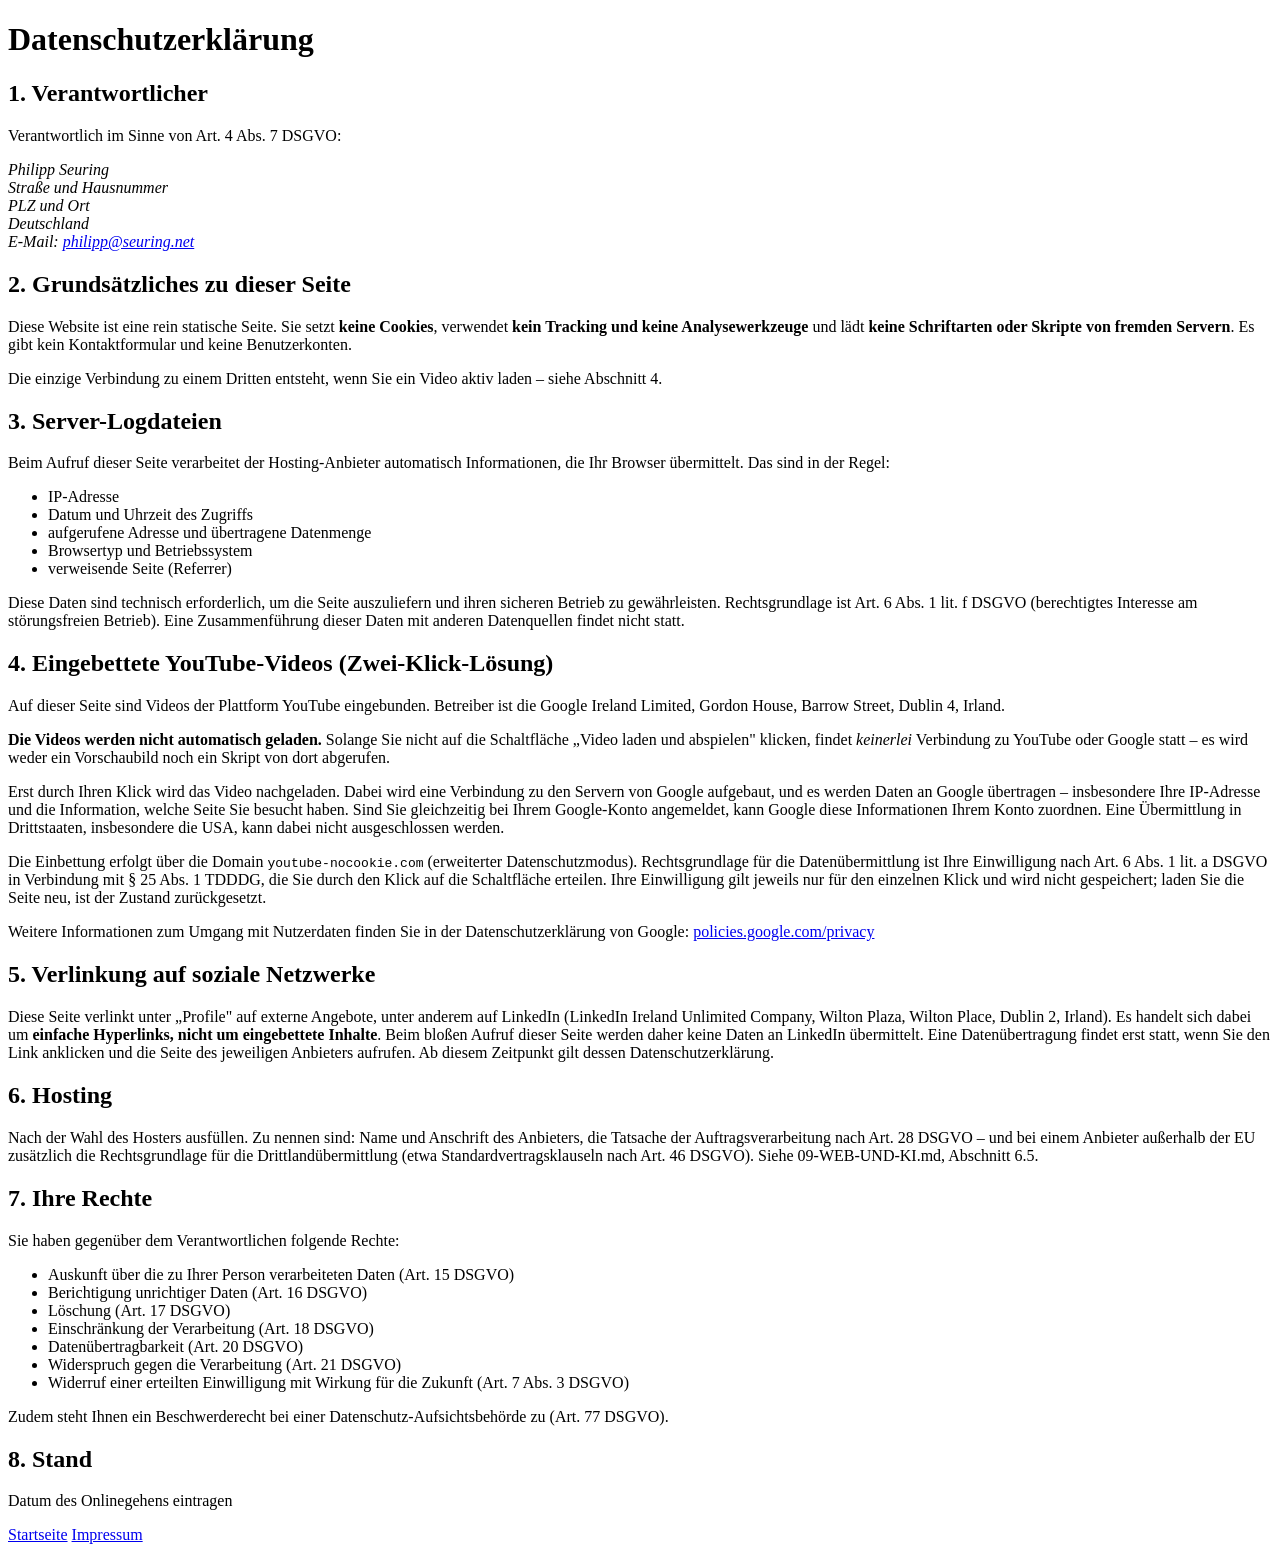
==== datenschutz.html @ a1f08f39 "Add datenschutz.html" ====
<!DOCTYPE html>
<html lang="de">
<head>
<meta charset="utf-8">
<meta name="viewport" content="width=device-width, initial-scale=1">
<title>Datenschutzerklärung – Philipp Seuring</title>
<meta name="robots" content="noindex, follow">
<link rel="stylesheet" href="assets/style.css">
</head>
<body>

<main class="wrap legal">

  <h1>Datenschutzerklärung</h1>

  <h2>1. Verantwortlicher</h2>

  <p>Verantwortlich im Sinne von Art. 4 Abs. 7 DSGVO:</p>

  <address>
    Philipp Seuring<br>
    <span class="todo">Straße und Hausnummer</span><br>
    <span class="todo">PLZ und Ort</span><br>
    Deutschland<br>
    E-Mail: <a href="mailto:philipp@seuring.net">philipp@seuring.net</a>
  </address>

  <h2>2. Grundsätzliches zu dieser Seite</h2>

  <p>
    Diese Website ist eine rein statische Seite. Sie setzt <strong>keine
    Cookies</strong>, verwendet <strong>kein Tracking und keine
    Analysewerkzeuge</strong> und lädt <strong>keine Schriftarten oder Skripte
    von fremden Servern</strong>. Es gibt kein Kontaktformular und keine
    Benutzerkonten.
  </p>

  <p>
    Die einzige Verbindung zu einem Dritten entsteht, wenn Sie ein Video aktiv
    laden – siehe Abschnitt 4.
  </p>

  <h2>3. Server-Logdateien</h2>

  <p>
    Beim Aufruf dieser Seite verarbeitet der Hosting-Anbieter automatisch
    Informationen, die Ihr Browser übermittelt. Das sind in der Regel:
  </p>

  <ul>
    <li>IP-Adresse</li>
    <li>Datum und Uhrzeit des Zugriffs</li>
    <li>aufgerufene Adresse und übertragene Datenmenge</li>
    <li>Browsertyp und Betriebssystem</li>
    <li>verweisende Seite (Referrer)</li>
  </ul>

  <p>
    Diese Daten sind technisch erforderlich, um die Seite auszuliefern und ihren
    sicheren Betrieb zu gewährleisten. Rechtsgrundlage ist Art. 6 Abs. 1 lit. f
    DSGVO (berechtigtes Interesse am störungsfreien Betrieb). Eine Zusammenführung
    dieser Daten mit anderen Datenquellen findet nicht statt.
  </p>

  <h2>4. Eingebettete YouTube-Videos (Zwei-Klick-Lösung)</h2>

  <p>
    Auf dieser Seite sind Videos der Plattform YouTube eingebunden. Betreiber ist
    die Google Ireland Limited, Gordon House, Barrow Street, Dublin 4, Irland.
  </p>

  <p>
    <strong>Die Videos werden nicht automatisch geladen.</strong> Solange Sie
    nicht auf die Schaltfläche „Video laden und abspielen" klicken, findet
    <em>keinerlei</em> Verbindung zu YouTube oder Google statt – es wird weder ein
    Vorschaubild noch ein Skript von dort abgerufen.
  </p>

  <p>
    Erst durch Ihren Klick wird das Video nachgeladen. Dabei wird eine Verbindung
    zu den Servern von Google aufgebaut, und es werden Daten an Google übertragen
    – insbesondere Ihre IP-Adresse und die Information, welche Seite Sie besucht
    haben. Sind Sie gleichzeitig bei Ihrem Google-Konto angemeldet, kann Google
    diese Informationen Ihrem Konto zuordnen. Eine Übermittlung in Drittstaaten,
    insbesondere die USA, kann dabei nicht ausgeschlossen werden.
  </p>

  <p>
    Die Einbettung erfolgt über die Domain <code>youtube-nocookie.com</code>
    (erweiterter Datenschutzmodus). Rechtsgrundlage für die Datenübermittlung ist
    Ihre Einwilligung nach Art. 6 Abs. 1 lit. a DSGVO in Verbindung mit § 25
    Abs. 1 TDDDG, die Sie durch den Klick auf die Schaltfläche erteilen. Ihre
    Einwilligung gilt jeweils nur für den einzelnen Klick und wird nicht
    gespeichert; laden Sie die Seite neu, ist der Zustand zurückgesetzt.
  </p>

  <p>
    Weitere Informationen zum Umgang mit Nutzerdaten finden Sie in der
    Datenschutzerklärung von Google:
    <a href="https://policies.google.com/privacy?hl=de" rel="noopener"
       target="_blank">policies.google.com/privacy</a>
  </p>

  <h2>5. Verlinkung auf soziale Netzwerke</h2>

  <p>
    Diese Seite verlinkt unter „Profile" auf externe Angebote, unter anderem auf
    LinkedIn (LinkedIn Ireland Unlimited Company, Wilton Plaza, Wilton Place,
    Dublin 2, Irland). Es handelt sich dabei um <strong>einfache Hyperlinks, nicht
    um eingebettete Inhalte</strong>. Beim bloßen Aufruf dieser Seite werden daher
    keine Daten an LinkedIn übermittelt. Eine Datenübertragung findet erst statt,
    wenn Sie den Link anklicken und die Seite des jeweiligen Anbieters aufrufen.
    Ab diesem Zeitpunkt gilt dessen Datenschutzerklärung.
  </p>

  <h2>6. Hosting</h2>

  <p class="todo">
    Nach der Wahl des Hosters ausfüllen. Zu nennen sind: Name und Anschrift des
    Anbieters, die Tatsache der Auftragsverarbeitung nach Art. 28 DSGVO – und bei
    einem Anbieter außerhalb der EU zusätzlich die Rechtsgrundlage für die
    Drittlandübermittlung (etwa Standardvertragsklauseln nach Art. 46 DSGVO).
    Siehe 09-WEB-UND-KI.md, Abschnitt 6.5.
  </p>

  <h2>7. Ihre Rechte</h2>

  <p>Sie haben gegenüber dem Verantwortlichen folgende Rechte:</p>

  <ul>
    <li>Auskunft über die zu Ihrer Person verarbeiteten Daten (Art. 15 DSGVO)</li>
    <li>Berichtigung unrichtiger Daten (Art. 16 DSGVO)</li>
    <li>Löschung (Art. 17 DSGVO)</li>
    <li>Einschränkung der Verarbeitung (Art. 18 DSGVO)</li>
    <li>Datenübertragbarkeit (Art. 20 DSGVO)</li>
    <li>Widerspruch gegen die Verarbeitung (Art. 21 DSGVO)</li>
    <li>Widerruf einer erteilten Einwilligung mit Wirkung für die Zukunft (Art. 7 Abs. 3 DSGVO)</li>
  </ul>

  <p>
    Zudem steht Ihnen ein Beschwerderecht bei einer Datenschutz-Aufsichtsbehörde
    zu (Art. 77 DSGVO).
  </p>

  <h2>8. Stand</h2>

  <p><span class="todo">Datum des Onlinegehens eintragen</span></p>

</main>

<footer class="site">
  <div class="wrap">
    <nav>
      <a href="index.html">Startseite</a>
      <a href="impressum.html">Impressum</a>
    </nav>
  </div>
</footer>

</body>
</html>
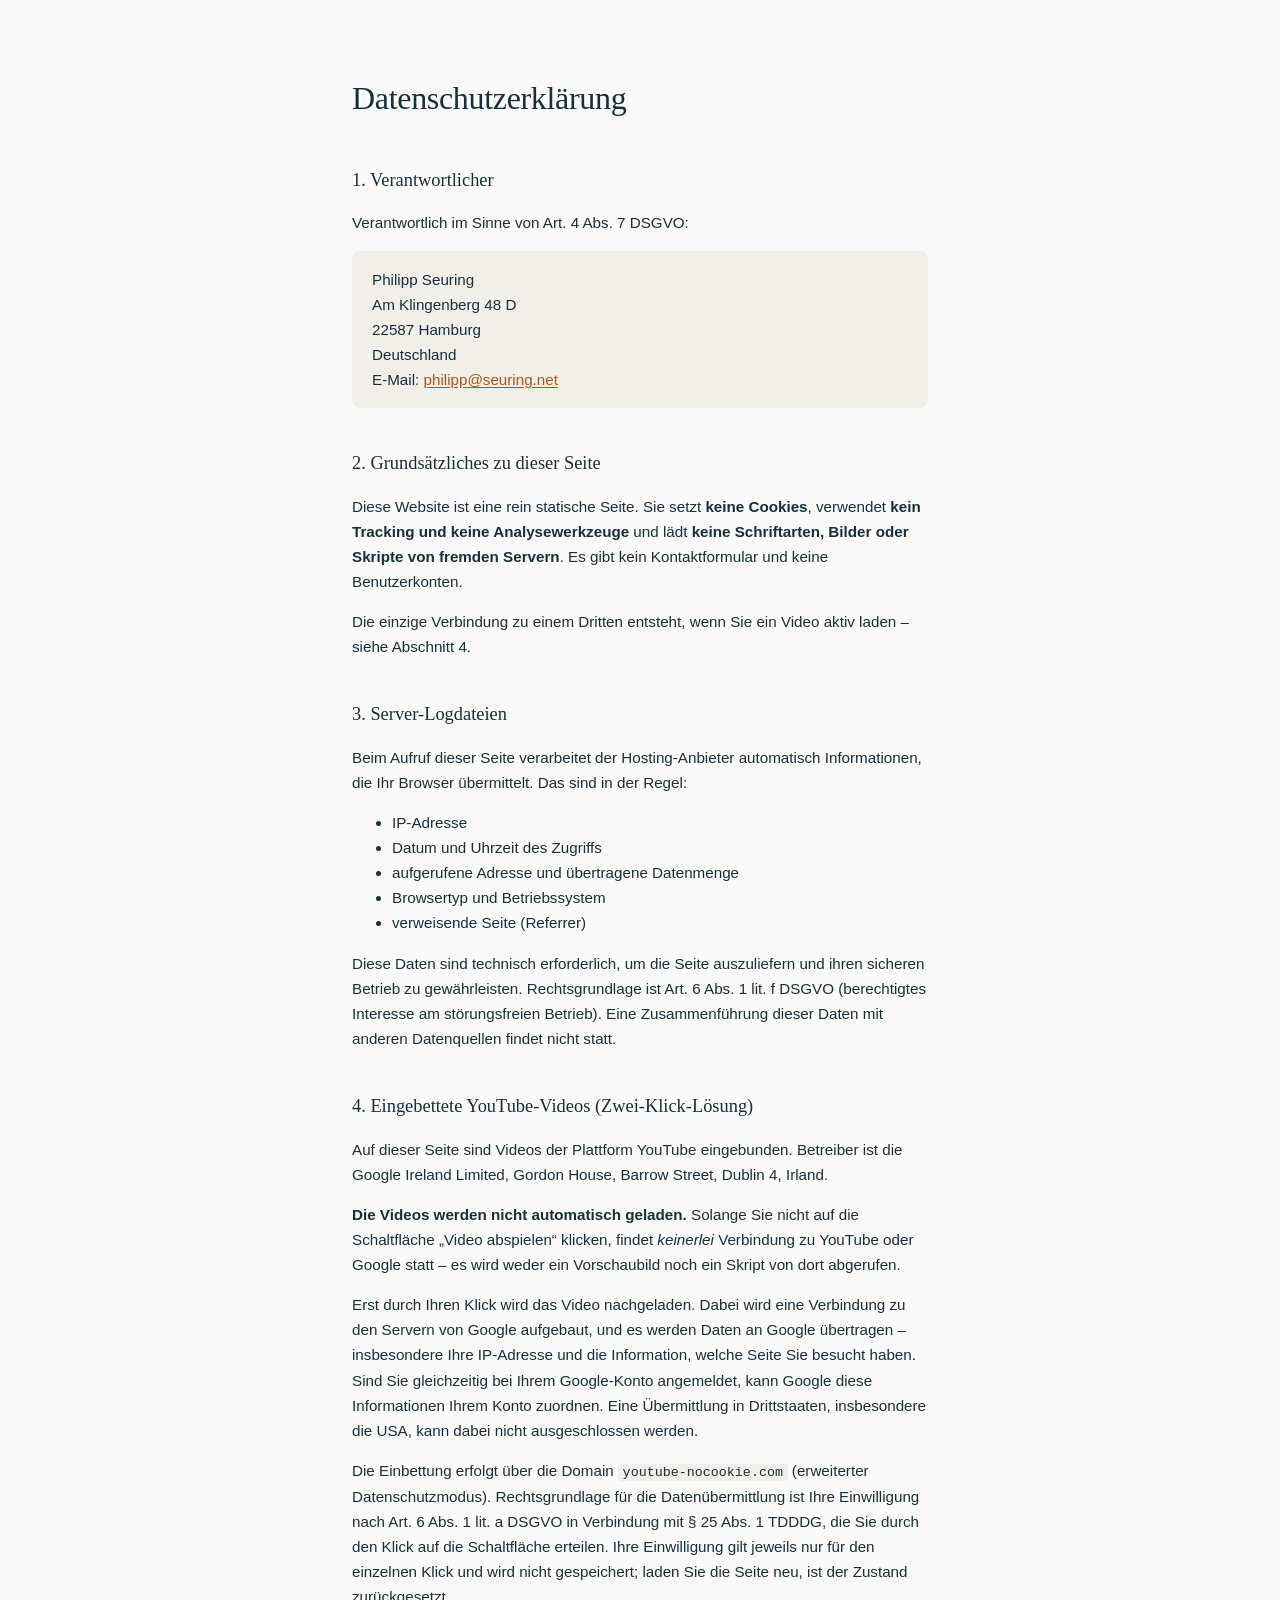
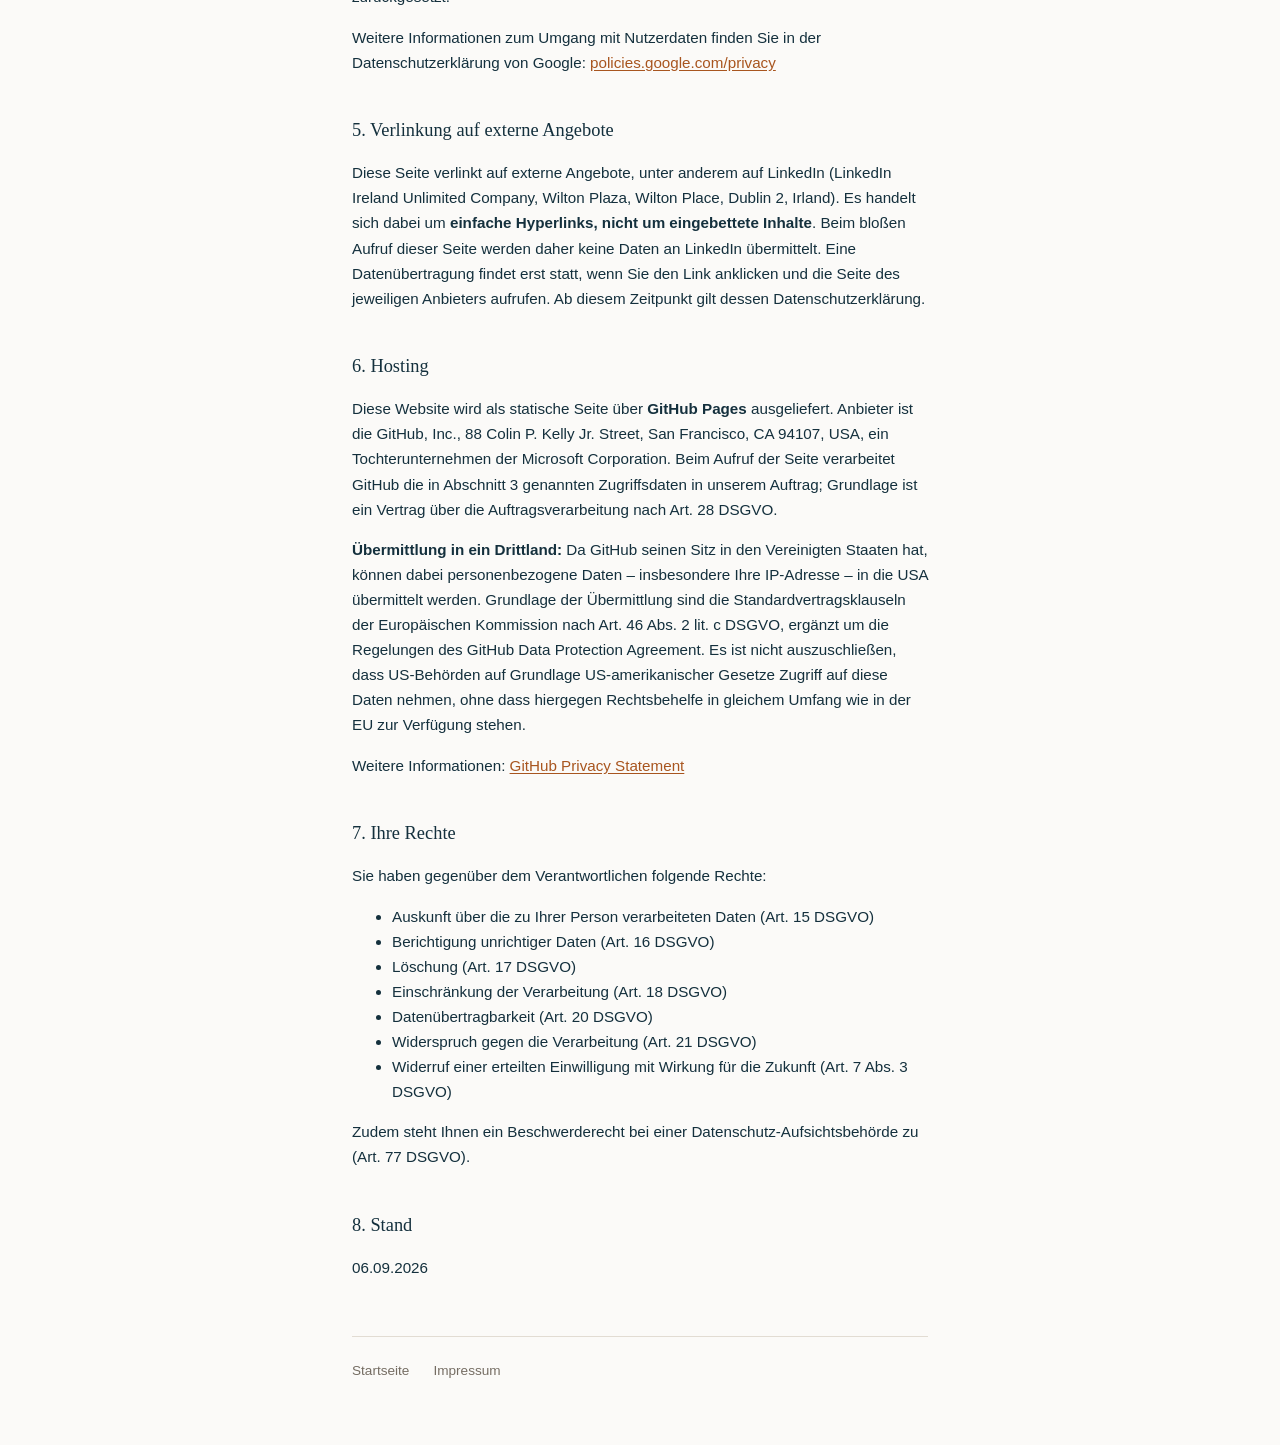
==== commit eafddd6c: "Variante B: Kurzprofil, Adresse, Porträtfoto" ====
--- a/datenschutz.html
+++ b/datenschutz.html
@@ -9,7 +9,7 @@
 </head>
 <body>
 
-<main class="wrap legal">
+<main class="legal">
 
   <h1>Datenschutzerklärung</h1>
 
@@ -19,8 +19,8 @@
 
   <address>
     Philipp Seuring<br>
-    <span class="todo">Straße und Hausnummer</span><br>
-    <span class="todo">PLZ und Ort</span><br>
+    Am Klingenberg 48 D<br>
+    22587 Hamburg<br>
     Deutschland<br>
     E-Mail: <a href="mailto:philipp@seuring.net">philipp@seuring.net</a>
   </address>
@@ -30,8 +30,8 @@
   <p>
     Diese Website ist eine rein statische Seite. Sie setzt <strong>keine
     Cookies</strong>, verwendet <strong>kein Tracking und keine
-    Analysewerkzeuge</strong> und lädt <strong>keine Schriftarten oder Skripte
-    von fremden Servern</strong>. Es gibt kein Kontaktformular und keine
+    Analysewerkzeuge</strong> und lädt <strong>keine Schriftarten, Bilder oder
+    Skripte von fremden Servern</strong>. Es gibt kein Kontaktformular und keine
     Benutzerkonten.
   </p>
 
@@ -71,9 +71,9 @@
 
   <p>
     <strong>Die Videos werden nicht automatisch geladen.</strong> Solange Sie
-    nicht auf die Schaltfläche „Video laden und abspielen" klicken, findet
-    <em>keinerlei</em> Verbindung zu YouTube oder Google statt – es wird weder ein
-    Vorschaubild noch ein Skript von dort abgerufen.
+    nicht auf die Schaltfläche „Video abspielen“ klicken, findet <em>keinerlei</em>
+    Verbindung zu YouTube oder Google statt – es wird weder ein Vorschaubild noch
+    ein Skript von dort abgerufen.
   </p>
 
   <p>
@@ -101,13 +101,13 @@
        target="_blank">policies.google.com/privacy</a>
   </p>
 
-  <h2>5. Verlinkung auf soziale Netzwerke</h2>
+  <h2>5. Verlinkung auf externe Angebote</h2>
 
   <p>
-    Diese Seite verlinkt unter „Profile" auf externe Angebote, unter anderem auf
-    LinkedIn (LinkedIn Ireland Unlimited Company, Wilton Plaza, Wilton Place,
-    Dublin 2, Irland). Es handelt sich dabei um <strong>einfache Hyperlinks, nicht
-    um eingebettete Inhalte</strong>. Beim bloßen Aufruf dieser Seite werden daher
+    Diese Seite verlinkt auf externe Angebote, unter anderem auf LinkedIn
+    (LinkedIn Ireland Unlimited Company, Wilton Plaza, Wilton Place, Dublin 2,
+    Irland). Es handelt sich dabei um <strong>einfache Hyperlinks, nicht um
+    eingebettete Inhalte</strong>. Beim bloßen Aufruf dieser Seite werden daher
     keine Daten an LinkedIn übermittelt. Eine Datenübertragung findet erst statt,
     wenn Sie den Link anklicken und die Seite des jeweiligen Anbieters aufrufen.
     Ab diesem Zeitpunkt gilt dessen Datenschutzerklärung.
@@ -115,12 +115,30 @@
 
   <h2>6. Hosting</h2>
 
-  <p class="todo">
-    Nach der Wahl des Hosters ausfüllen. Zu nennen sind: Name und Anschrift des
-    Anbieters, die Tatsache der Auftragsverarbeitung nach Art. 28 DSGVO – und bei
-    einem Anbieter außerhalb der EU zusätzlich die Rechtsgrundlage für die
-    Drittlandübermittlung (etwa Standardvertragsklauseln nach Art. 46 DSGVO).
-    Siehe 09-WEB-UND-KI.md, Abschnitt 6.5.
+  <p>
+    Diese Website wird als statische Seite über <strong>GitHub Pages</strong>
+    ausgeliefert. Anbieter ist die GitHub, Inc., 88 Colin P. Kelly Jr. Street,
+    San Francisco, CA 94107, USA, ein Tochterunternehmen der Microsoft
+    Corporation. Beim Aufruf der Seite verarbeitet GitHub die in Abschnitt 3
+    genannten Zugriffsdaten in unserem Auftrag; Grundlage ist ein Vertrag über
+    die Auftragsverarbeitung nach Art. 28 DSGVO.
+  </p>
+
+  <p>
+    <strong>Übermittlung in ein Drittland:</strong> Da GitHub seinen Sitz in den
+    Vereinigten Staaten hat, können dabei personenbezogene Daten – insbesondere
+    Ihre IP-Adresse – in die USA übermittelt werden. Grundlage der Übermittlung
+    sind die Standardvertragsklauseln der Europäischen Kommission nach Art. 46
+    Abs. 2 lit. c DSGVO, ergänzt um die Regelungen des GitHub Data Protection
+    Agreement. Es ist nicht auszuschließen, dass US-Behörden auf Grundlage
+    US-amerikanischer Gesetze Zugriff auf diese Daten nehmen, ohne dass hiergegen
+    Rechtsbehelfe in gleichem Umfang wie in der EU zur Verfügung stehen.
+  </p>
+
+  <p>
+    Weitere Informationen:
+    <a href="https://docs.github.com/site-policy/privacy-policies/github-privacy-statement"
+       rel="noopener" target="_blank">GitHub Privacy Statement</a>
   </p>
 
   <h2>7. Ihre Rechte</h2>
@@ -144,18 +162,14 @@
 
   <h2>8. Stand</h2>
 
-  <p><span class="todo">Datum des Onlinegehens eintragen</span></p>
+  <p>06.09.2026</p>
+
+  <footer>
+    <a href="index.html">Startseite</a>
+    <a href="impressum.html">Impressum</a>
+  </footer>
 
 </main>
 
-<footer class="site">
-  <div class="wrap">
-    <nav>
-      <a href="index.html">Startseite</a>
-      <a href="impressum.html">Impressum</a>
-    </nav>
-  </div>
-</footer>
-
 </body>
 </html>
--- a/assets/style.css
+++ b/assets/style.css
@@ -0,0 +1,365 @@
+/* ============================================================
+   seuring.de – Variante B „Profil"
+
+   Zweispaltig: links die stehende Visitenkarte, rechts der Inhalt.
+   Serifenschrift für Name und Überschriften – aus dem Vorrat des
+   Betriebssystems, nicht von einem fremden Server. Sie erzeugt den
+   Abstand zur Konzernanmutung, für den sonst eine Fremdschrift
+   nötig wäre.
+
+   Ohne externe Schriften, ohne Framework, ohne CDN. Alles, was der
+   Browser lädt, liegt auf dem eigenen Server – deshalb kommt die
+   Seite ohne Cookie-Banner aus.
+   ============================================================ */
+
+:root {
+  --fg:        #14303d;   /* tiefes, entsättigtes Blau statt Schwarz */
+  --fg-muted:  #756d63;   /* warmes Grau, kein Blaugrau */
+  --bg:        #fbfaf8;   /* Papierweiß, nicht Konzernweiß */
+  --bg-soft:   #f2eee8;
+  --border:    #e2dcd3;
+  --copper:    #a8551f;   /* zweiter Akzent, in Konzernpaletten unüblich */
+  --copper-hi: #8a4720;
+
+  --serif: "Iowan Old Style", "Palatino Linotype", Palatino, "Book Antiqua",
+           Georgia, "Times New Roman", serif;
+  --sans:  -apple-system, BlinkMacSystemFont, "Segoe UI", Roboto,
+           "Helvetica Neue", Arial, sans-serif;
+}
+
+@media (prefers-color-scheme: dark) {
+  :root {
+    --fg:        #ece7df;
+    --fg-muted:  #a09689;
+    --bg:        #14181b;
+    --bg-soft:   #1d2226;
+    --border:    #2e353d;
+    --copper:    #d98c56;
+    --copper-hi: #eaa876;
+  }
+}
+
+*, *::before, *::after { box-sizing: border-box; }
+html { -webkit-text-size-adjust: 100%; }
+
+body {
+  margin: 0;
+  background: var(--bg);
+  color: var(--fg);
+  font-family: var(--sans);
+  font-size: 17px;
+  line-height: 1.65;
+  -webkit-font-smoothing: antialiased;
+}
+
+/* ---------- Raster ----------
+   Auf breiten Bildschirmen zwei Spalten; die linke bleibt beim
+   Scrollen stehen. Darunter gestapelt – keine Sonderregeln nötig,
+   weil beide Spalten für sich lesbar sind.                     */
+
+.layout {
+  max-width: 60rem;
+  margin: 0 auto;
+  padding: 5rem 2rem 4rem;
+  display: grid;
+  gap: 4rem;
+  grid-template-columns: minmax(0, 15rem) minmax(0, 34rem);
+  align-items: start;
+}
+
+@media (max-width: 54rem) {
+  .layout {
+    grid-template-columns: minmax(0, 1fr);
+    gap: 3rem;
+    padding: 3rem 1.5rem;
+    max-width: 36rem;
+  }
+}
+
+@media (min-width: 54.01rem) {
+  .identity { position: sticky; top: 5rem; }
+}
+
+/* ---------- Linke Spalte ---------- */
+
+/* Foto liegt als CSS-Hintergrund, nicht als <img>: Fehlt die Datei
+   einmal, bleibt der Kreis leer statt ein kaputtes Bildsymbol zu
+   zeigen. Semantik über role="img" im HTML.                      */
+.portrait {
+  width: 108px;
+  height: 108px;
+  border-radius: 50%;
+  background-color: var(--bg-soft);
+  background-image: url("portrait.jpg");
+  background-size: cover;
+  background-position: center 20%;
+  display: flex;
+  align-items: center;
+  justify-content: center;
+  margin: 0 0 1.6rem;
+}
+
+.identity h1 {
+  font-family: var(--serif);
+  font-weight: 500;
+  font-size: 1.85rem;
+  line-height: 1.15;
+  letter-spacing: -.01em;
+  margin: 0 0 .8rem;
+}
+
+.identity .role {
+  margin: 0;
+  font-size: .95rem;
+  line-height: 1.45;
+}
+
+.identity .org,
+.identity .place {
+  margin: 0;
+  font-size: .95rem;
+  line-height: 1.45;
+  color: var(--fg-muted);
+}
+
+.identity .place { margin-top: .55rem; }
+
+/* ---------- Profil-Links ----------
+   Bewusst normale Links, kein LinkedIn-Badge: Ein Badge lädt ein
+   Skript von LinkedIn nach und hätte dasselbe Einwilligungsproblem
+   wie ein Video – für den Gegenwert von Name und Position, also
+   dem, was ohnehin auf der Seite steht.                        */
+
+.links {
+  margin: 1.6rem 0 0;
+  padding: 1.4rem 0 0;
+  border-top: 1px solid var(--border);
+  display: flex;
+  flex-wrap: wrap;
+  gap: 1.25rem;
+  font-size: .92rem;
+}
+
+.links a {
+  color: var(--fg);
+  text-decoration: none;
+  border-bottom: 1px solid var(--border);
+  padding-bottom: 2px;
+  transition: border-color .15s ease, color .15s ease;
+}
+
+.links a:hover { color: var(--copper); border-color: var(--copper); }
+.links a:focus-visible { outline: 2px solid var(--copper); outline-offset: 3px; }
+
+/* ---------- Rechte Spalte ---------- */
+
+.content > section + section { margin-top: 3.5rem; }
+
+h2 {
+  font-size: .74rem;
+  font-weight: 600;
+  text-transform: uppercase;
+  letter-spacing: .12em;
+  color: var(--fg-muted);
+  margin: 0 0 1.4rem;
+  padding-bottom: .7rem;
+  border-bottom: 1px solid var(--border);
+}
+
+.about p { margin: 0 0 1.1rem; }
+.about p:last-child { margin-bottom: 0; }
+
+.lead {
+  font-family: var(--serif);
+  font-size: 1.22rem;
+  line-height: 1.55;
+}
+
+a { color: var(--copper); text-underline-offset: 2px; }
+a:hover { color: var(--copper-hi); }
+
+/* ---------- Beiträge ---------- */
+
+.post {
+  padding: 0 0 .5rem;
+  border-left: 2px solid var(--border);
+  padding-left: 1.4rem;
+}
+
+.post + .post { margin-top: 2.5rem; }
+
+.post-meta {
+  margin: 0 0 .35rem;
+  font-size: .78rem;
+  text-transform: uppercase;
+  letter-spacing: .07em;
+  color: var(--fg-muted);
+}
+
+.post-title {
+  font-family: var(--serif);
+  font-weight: 500;
+  font-size: 1.3rem;
+  line-height: 1.25;
+  margin: 0 0 .6rem;
+}
+
+.post-desc {
+  margin: 0;
+  font-size: .95rem;
+  line-height: 1.6;
+  color: var(--fg-muted);
+}
+
+.post-actions {
+  margin: 1.1rem 0 0;
+  display: flex;
+  align-items: center;
+  gap: 1rem;
+  flex-wrap: wrap;
+}
+
+.play {
+  font: inherit;
+  font-size: .88rem;
+  padding: .42rem 1.05rem .42rem 1rem;
+  border: 1px solid var(--fg);
+  border-radius: 999px;
+  background: transparent;
+  color: var(--fg);
+  cursor: pointer;
+  display: inline-flex;
+  align-items: center;
+  gap: .5rem;
+  white-space: nowrap;
+}
+
+.play::before {
+  content: "";
+  border-style: solid;
+  border-width: 5px 0 5px 8px;
+  border-color: transparent transparent transparent currentColor;
+}
+
+.play:hover { background: var(--fg); color: var(--bg); }
+.play:focus-visible { outline: 2px solid var(--copper); outline-offset: 2px; }
+
+.hint {
+  margin: 0;
+  font-size: .78rem;
+  line-height: 1.45;
+  color: var(--fg-muted);
+  flex: 1 1 13rem;
+}
+
+/* Rahmen für das eingesetzte Video */
+.embed-frame {
+  position: relative;
+  width: 100%;
+  aspect-ratio: 16 / 9;
+  background: #000;
+  border-radius: 8px;
+  overflow: hidden;
+  margin: 1.1rem 0 0;
+}
+
+.embed-frame iframe {
+  position: absolute;
+  inset: 0;
+  width: 100%;
+  height: 100%;
+  border: 0;
+}
+
+/* ---------- Fuß ---------- */
+
+.content footer {
+  margin-top: 4rem;
+  padding-top: 1.4rem;
+  border-top: 1px solid var(--border);
+}
+
+.content footer nav { display: flex; gap: 1.5rem; font-size: .85rem; }
+.content footer a { color: var(--fg-muted); text-decoration: none; }
+.content footer a:hover { color: var(--copper); }
+
+/* ---------- Rechtstexte ---------- */
+
+.legal {
+  max-width: 40rem;
+  margin: 0 auto;
+  padding: 4.5rem 2rem 4rem;
+}
+
+.legal h1 {
+  font-family: var(--serif);
+  font-weight: 500;
+  font-size: 2rem;
+  letter-spacing: -.01em;
+  margin: 0 0 1.75rem;
+}
+
+.legal h2 {
+  font-family: var(--serif);
+  font-size: 1.15rem;
+  font-weight: 500;
+  text-transform: none;
+  letter-spacing: 0;
+  color: var(--fg);
+  margin: 2.5rem 0 .7rem;
+  padding: 0;
+  border: 0;
+}
+
+.legal p, .legal ul { font-size: .95rem; }
+
+.legal address {
+  font-style: normal;
+  padding: 1rem 1.25rem;
+  background: var(--bg-soft);
+  border-radius: 8px;
+  font-size: .95rem;
+}
+
+.legal code {
+  font-size: .88em;
+  background: var(--bg-soft);
+  padding: .1em .35em;
+  border-radius: 4px;
+}
+
+.legal footer {
+  margin-top: 3.5rem;
+  padding-top: 1.4rem;
+  border-top: 1px solid var(--border);
+  display: flex;
+  gap: 1.5rem;
+  font-size: .85rem;
+}
+
+.legal footer a { color: var(--fg-muted); text-decoration: none; }
+.legal footer a:hover { color: var(--copper); }
+
+@media (max-width: 54rem) {
+  .legal { padding: 3rem 1.5rem; }
+}
+
+/* Offene Stellen – absichtlich auffällig, sollen nicht übersehen werden. */
+.todo {
+  background: #f7e3a8;
+  color: #5c4400;
+  padding: .1em .45em;
+  border-radius: 4px;
+  font-weight: 500;
+}
+
+@media (prefers-color-scheme: dark) {
+  .todo { background: #6b5500; color: #ffeeb5; }
+}
+
+@media (max-width: 30rem) {
+  body { font-size: 16px; }
+  .identity h1 { font-size: 1.7rem; }
+  .lead { font-size: 1.13rem; }
+  .post { padding-left: 1.1rem; }
+}
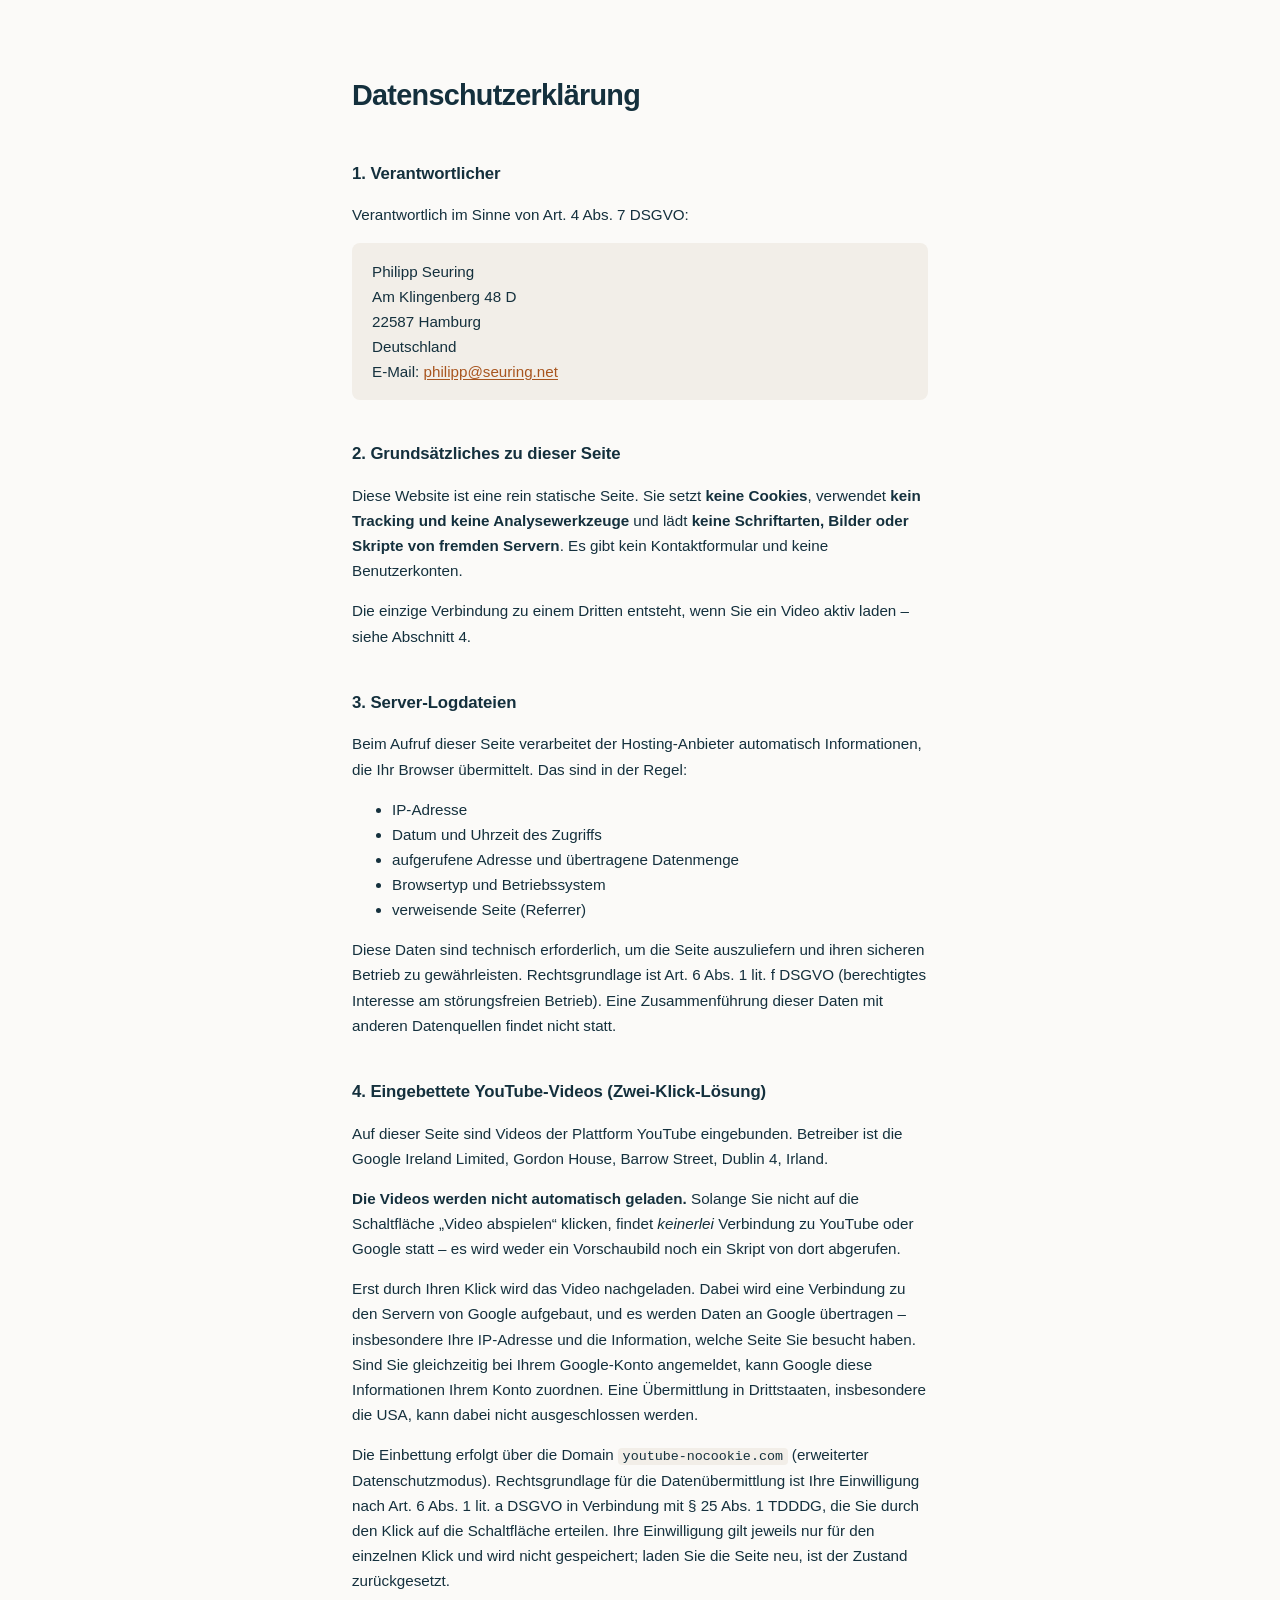
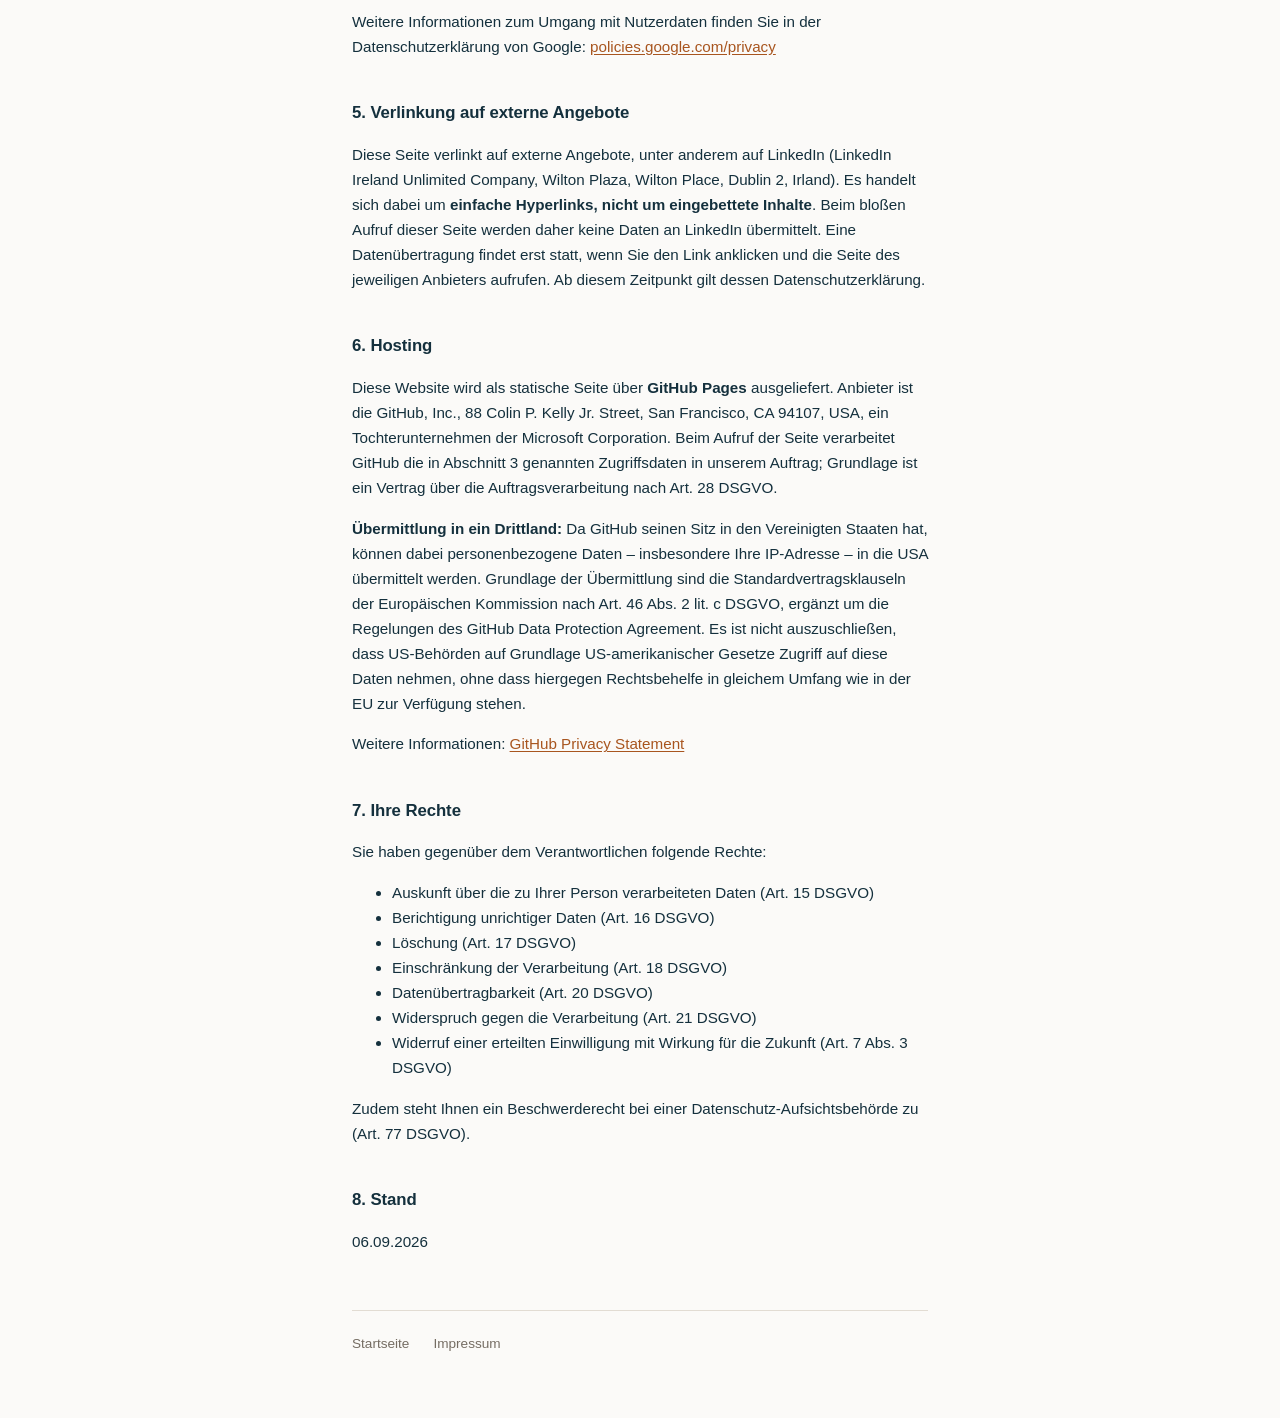
==== commit a186a558: "Feinschliff: Linkvorschau (Open Graph, eigenes Vorschaubild), Favicon, Seitentitel mit Rolle, schema" ====
--- a/datenschutz.html
+++ b/datenschutz.html
@@ -6,6 +6,9 @@
 <title>Datenschutzerklärung – Philipp Seuring</title>
 <meta name="robots" content="noindex, follow">
 <link rel="stylesheet" href="assets/style.css">
+<link rel="icon" href="/favicon.ico" sizes="48x48">
+<link rel="icon" href="/assets/favicon.svg" type="image/svg+xml">
+<link rel="apple-touch-icon" href="/assets/apple-touch-icon.png">
 </head>
 <body>
 
--- a/assets/style.css
+++ b/assets/style.css
@@ -1,11 +1,14 @@
 /* ============================================================
-   seuring.de – Variante B „Profil"
+   seuring.de – Variante B „Profil“
 
    Zweispaltig: links die stehende Visitenkarte, rechts der Inhalt.
-   Serifenschrift für Name und Überschriften – aus dem Vorrat des
-   Betriebssystems, nicht von einem fremden Server. Sie erzeugt den
-   Abstand zur Konzernanmutung, für den sonst eine Fremdschrift
-   nötig wäre.
+
+   EINE Schriftfamilie (06.09.2026). Vorher lief eine Serifenschrift
+   für Name, Leitabsatz und Titel gegen die System-Sans im Fließtext
+   – vier Wechsel auf einer kurzen Seite, das wirkte unruhig. Die
+   Hierarchie trägt jetzt allein über Größe, Gewicht und Farbe; den
+   Abstand zur Konzernanmutung trägt die Farbwelt (Papierweiß,
+   Tiefblau, Kupfer).
 
    Ohne externe Schriften, ohne Framework, ohne CDN. Alles, was der
    Browser lädt, liegt auf dem eigenen Server – deshalb kommt die
@@ -21,10 +24,14 @@
   --copper:    #a8551f;   /* zweiter Akzent, in Konzernpaletten unüblich */
   --copper-hi: #8a4720;
 
-  --serif: "Iowan Old Style", "Palatino Linotype", Palatino, "Book Antiqua",
-           Georgia, "Times New Roman", serif;
   --sans:  -apple-system, BlinkMacSystemFont, "Segoe UI", Roboto,
            "Helvetica Neue", Arial, sans-serif;
+
+  /* Eine einzige kleine Schriftgröße für alles Sekundäre:
+     Rolle, Organisation/Ort und Profil-Links. Vorher standen dort
+     .95rem und .92rem nebeneinander – ein Unterschied, den man nicht
+     sieht, aber als Unruhe merkt.                                  */
+  --ui: .95rem;
 }
 
 @media (prefers-color-scheme: dark) {
@@ -86,8 +93,8 @@
    einmal, bleibt der Kreis leer statt ein kaputtes Bildsymbol zu
    zeigen. Semantik über role="img" im HTML.                      */
 .portrait {
-  width: 108px;
-  height: 108px;
+  width: 136px;
+  height: 136px;
   border-radius: 50%;
   background-color: var(--bg-soft);
   background-image: url("portrait.jpg");
@@ -99,30 +106,48 @@
   margin: 0 0 1.6rem;
 }
 
+/* Drei Ebenen in der linken Spalte – mehr nicht:
+     1. Name           groß, dunkel        → wer
+     2. Rolle          .95rem, dunkel      → was
+     3. alles Übrige   .95rem, grau        → wo, Label, Links
+   Größe sagt Wichtigkeit, Farbe sagt primär/sekundär. Deshalb gibt
+   es genau EINE kleine Schriftgröße (--ui: .95rem) für Rolle, Meta
+   und Links – frühere .92/.95-Mischung war ein unsichtbarer, aber
+   spürbarer Bruch. Das Label oben ist die einzige Ausnahme: Es ist
+   kleiner UND gesperrt UND kupfern, damit man es als Kategorie liest
+   und nicht als Zeile des Profils.                                */
+
+/* „Berufliches Profil“ – ordnet ein, ohne mit dem Namen zu konkurrieren.
+   Privates liegt auf seuring.net (siehe Fuß der Seite).             */
+.kicker {
+  margin: 0 0 .5rem;
+  font-size: .7rem;
+  font-weight: 600;
+  text-transform: uppercase;
+  letter-spacing: .14em;
+  color: var(--copper);
+}
+
 .identity h1 {
-  font-family: var(--serif);
-  font-weight: 500;
-  font-size: 1.85rem;
+  font-weight: 600;
+  font-size: 1.8rem;
   line-height: 1.15;
-  letter-spacing: -.01em;
+  letter-spacing: -.025em;
   margin: 0 0 .8rem;
 }
 
-.identity .role {
+.identity .role,
+.identity .meta {
   margin: 0;
-  font-size: .95rem;
+  font-size: var(--ui);
   line-height: 1.45;
 }
 
-.identity .org,
-.identity .place {
-  margin: 0;
-  font-size: .95rem;
-  line-height: 1.45;
-  color: var(--fg-muted);
-}
-
-.identity .place { margin-top: .55rem; }
+/* Organisation und Ort: eine Zeile, eine Farbe, kein Extra-Abstand.
+   Vorher standen sie als zwei gleich aussehende Absätze mit einer
+   Lücke dazwischen – die Lücke suggerierte eine Gliederung, die es
+   inhaltlich nicht gibt.                                           */
+.identity .meta { color: var(--fg-muted); }
 
 /* ---------- Profil-Links ----------
    Bewusst normale Links, kein LinkedIn-Badge: Ein Badge lädt ein
@@ -137,7 +162,7 @@
   display: flex;
   flex-wrap: wrap;
   gap: 1.25rem;
-  font-size: .92rem;
+  font-size: var(--ui);
 }
 
 .links a {
@@ -169,10 +194,12 @@
 .about p { margin: 0 0 1.1rem; }
 .about p:last-child { margin-bottom: 0; }
 
+/* Leitabsatz: hebt sich allein über Größe und Zeilenhöhe ab,
+   nicht mehr über eine zweite Schriftfamilie.                */
 .lead {
-  font-family: var(--serif);
-  font-size: 1.22rem;
-  line-height: 1.55;
+  font-size: 1.14rem;
+  line-height: 1.6;
+  letter-spacing: -.005em;
 }
 
 a { color: var(--copper); text-underline-offset: 2px; }
@@ -197,10 +224,10 @@
 }
 
 .post-title {
-  font-family: var(--serif);
-  font-weight: 500;
-  font-size: 1.3rem;
-  line-height: 1.25;
+  font-weight: 600;
+  font-size: 1.15rem;
+  line-height: 1.3;
+  letter-spacing: -.012em;
   margin: 0 0 .6rem;
 }
 
@@ -217,6 +244,22 @@
   align-items: center;
   gap: 1rem;
   flex-wrap: wrap;
+}
+
+/* Beiträge ohne Video: schlichte Linkzeile statt Abspielknopf.
+   Kein Einwilligungshinweis nötig – ein Link lädt nichts nach. */
+.post-links {
+  margin: 1.1rem 0 0;
+  display: flex;
+  flex-wrap: wrap;
+  gap: 1.25rem;
+  font-size: .88rem;
+}
+
+.post-links a::after {
+  content: " ↗";
+  font-size: .85em;
+  color: var(--fg-muted);
 }
 
 .play {
@@ -279,6 +322,16 @@
   border-top: 1px solid var(--border);
 }
 
+/* Abgrenzung beruflich/privat. seuring.net steht als Adresse da,
+   nicht als Link – die Domain liefert bis zum Transfer nichts aus. */
+.family {
+  margin: 0 0 1rem;
+  font-size: .85rem;
+  line-height: 1.5;
+  color: var(--fg-muted);
+  max-width: 30rem;
+}
+
 .content footer nav { display: flex; gap: 1.5rem; font-size: .85rem; }
 .content footer a { color: var(--fg-muted); text-decoration: none; }
 .content footer a:hover { color: var(--copper); }
@@ -292,19 +345,17 @@
 }
 
 .legal h1 {
-  font-family: var(--serif);
-  font-weight: 500;
-  font-size: 2rem;
-  letter-spacing: -.01em;
+  font-weight: 600;
+  font-size: 1.8rem;
+  letter-spacing: -.025em;
   margin: 0 0 1.75rem;
 }
 
 .legal h2 {
-  font-family: var(--serif);
-  font-size: 1.15rem;
-  font-weight: 500;
+  font-size: 1.05rem;
+  font-weight: 600;
   text-transform: none;
-  letter-spacing: 0;
+  letter-spacing: -.005em;
   color: var(--fg);
   margin: 2.5rem 0 .7rem;
   padding: 0;
